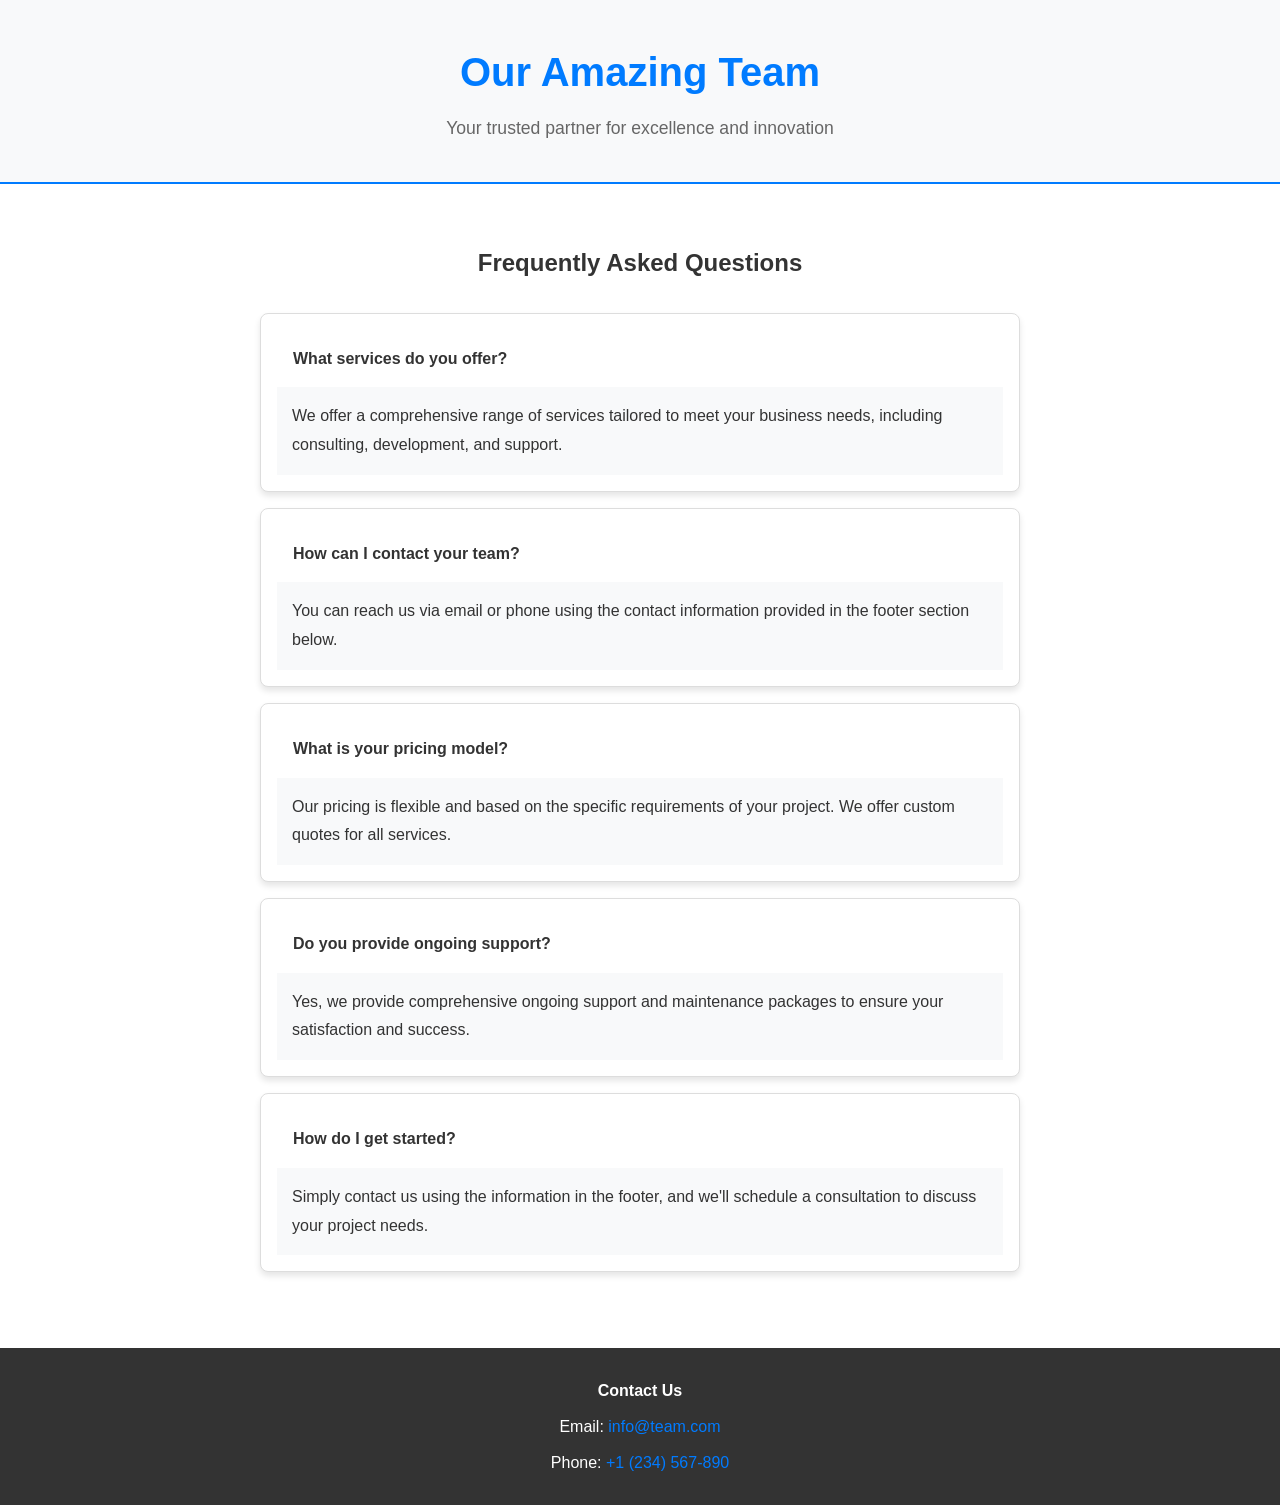
==== exercises/week2/faq-project/index.html @ 628417a9 "Complete Week 2 project: FAQ page" ====
<!DOCTYPE html>
<html lang="en">
<head>
    <meta charset="UTF-8">
    <meta name="viewport" content="width=device-width, initial-scale=1.0">
    <title>Team FAQ</title>
    <style>
        * {
            margin: 0;
            padding: 0;
            box-sizing: border-box;
        }

        body {
            font-family: Arial, sans-serif;
            line-height: 1.6;
            color: #333;
        }

        /* Header Styles */
        header {
            text-align: center;
            padding: 40px 20px;
            background-color: #f8f9fa;
            border-bottom: 2px solid #007bff;
        }

        header h1 {
            font-size: 2.5em;
            margin-bottom: 10px;
            color: #007bff;
        }

        header p {
            font-size: 1.1em;
            color: #666;
        }

        /* FAQ Section Styles */
        .faq-section {
            max-width: 800px;
            margin: 40px auto;
            padding: 20px;
        }

        .faq-section h2 {
            text-align: center;
            margin-bottom: 30px;
            color: #333;
        }

        .faq-item {
            margin-bottom: 20px;
            border: 1px solid #ddd;
            border-radius: 5px;
            overflow: hidden;
        }

        .faq-question {
            background-color: #e9ecef;
            padding: 15px;
            cursor: pointer;
            font-weight: bold;
            transition: background-color 0.3s;
        }

        .faq-question:hover {
            background-color: #dee2e6;
        }

        .faq-answer {
            padding: 15px;
            background-color: #f8f9fa;
            line-height: 1.8;
        }

        /* Footer Styles */
        footer {
            background-color: #333;
            color: white;
            text-align: center;
            padding: 20px;
            margin-top: 40px;
        }

        footer p {
            margin: 10px 0;
        }

        footer a {
            color: #007bff;
            text-decoration: none;
        }

        footer a:hover {
            text-decoration: underline;
        }
    </style>
    <link rel="stylesheet" href="style.css">
</head>
<body>
    <!-- Header section with centered team name and tagline -->
    <header>
        <h1>Our Amazing Team</h1>
        <p>Your trusted partner for excellence and innovation</p>
    </header>

    <!-- FAQ section with 5 question-answer pairs -->
    <section class="faq-section">
        <h2>Frequently Asked Questions</h2>

        <div class="faq-item">
            <div class="faq-question">What services do you offer?</div>
            <div class="faq-answer">We offer a comprehensive range of services tailored to meet your business needs, including consulting, development, and support.</div>
        </div>

        <div class="faq-item">
            <div class="faq-question">How can I contact your team?</div>
            <div class="faq-answer">You can reach us via email or phone using the contact information provided in the footer section below.</div>
        </div>

        <div class="faq-item">
            <div class="faq-question">What is your pricing model?</div>
            <div class="faq-answer">Our pricing is flexible and based on the specific requirements of your project. We offer custom quotes for all services.</div>
        </div>

        <div class="faq-item">
            <div class="faq-question">Do you provide ongoing support?</div>
            <div class="faq-answer">Yes, we provide comprehensive ongoing support and maintenance packages to ensure your satisfaction and success.</div>
        </div>

        <div class="faq-item">
            <div class="faq-question">How do I get started?</div>
            <div class="faq-answer">Simply contact us using the information in the footer, and we'll schedule a consultation to discuss your project needs.</div>
        </div>
    </section>

    <!-- Footer with email and phone contact info -->
    <footer>
        <p><strong>Contact Us</strong></p>
        <p>Email: <a href="mailto:info@team.com">info@team.com</a></p>
        <p>Phone: <a href="tel:+1234567890">+1 (234) 567-890</a></p>
    </footer>
</body>
</html>
---- exercises/week2/faq-project/style.css ----
/* Create a modern color scheme with primary and accent colors */
:root {
  --primary-color: #2563eb;
  --accent-color: #f59e0b;
  --text-color: #1f2937;
  --bg-color: #f9fafb;
}

/* Style FAQ questions as clickable-looking elements with hover effect */
.faq-question {
  cursor: pointer;
  padding: 1rem;
  border-radius: 0.5rem;
  transition: all 0.3s ease;
  background-color: white;
}

.faq-question:hover {
  background-color: var(--primary-color);
  color: white;
  transform: translateY(-2px);
}

/* Add box shadow to FAQ items for depth */
.faq-item {
  box-shadow: 0 4px 6px rgba(0, 0, 0, 0.1);
  border-radius: 0.5rem;
  margin-bottom: 1rem;
  padding: 1rem;
  background-color: white;
}

/* Make layout responsive for mobile devices */
@media (max-width: 768px) {
  body {
    padding: 1rem;
  }
  
  .faq-item {
    margin-bottom: 0.75rem;
    padding: 0.75rem;
  }
  
  .faq-question {
    padding: 0.75rem;
    font-size: 0.95rem;
  }
}
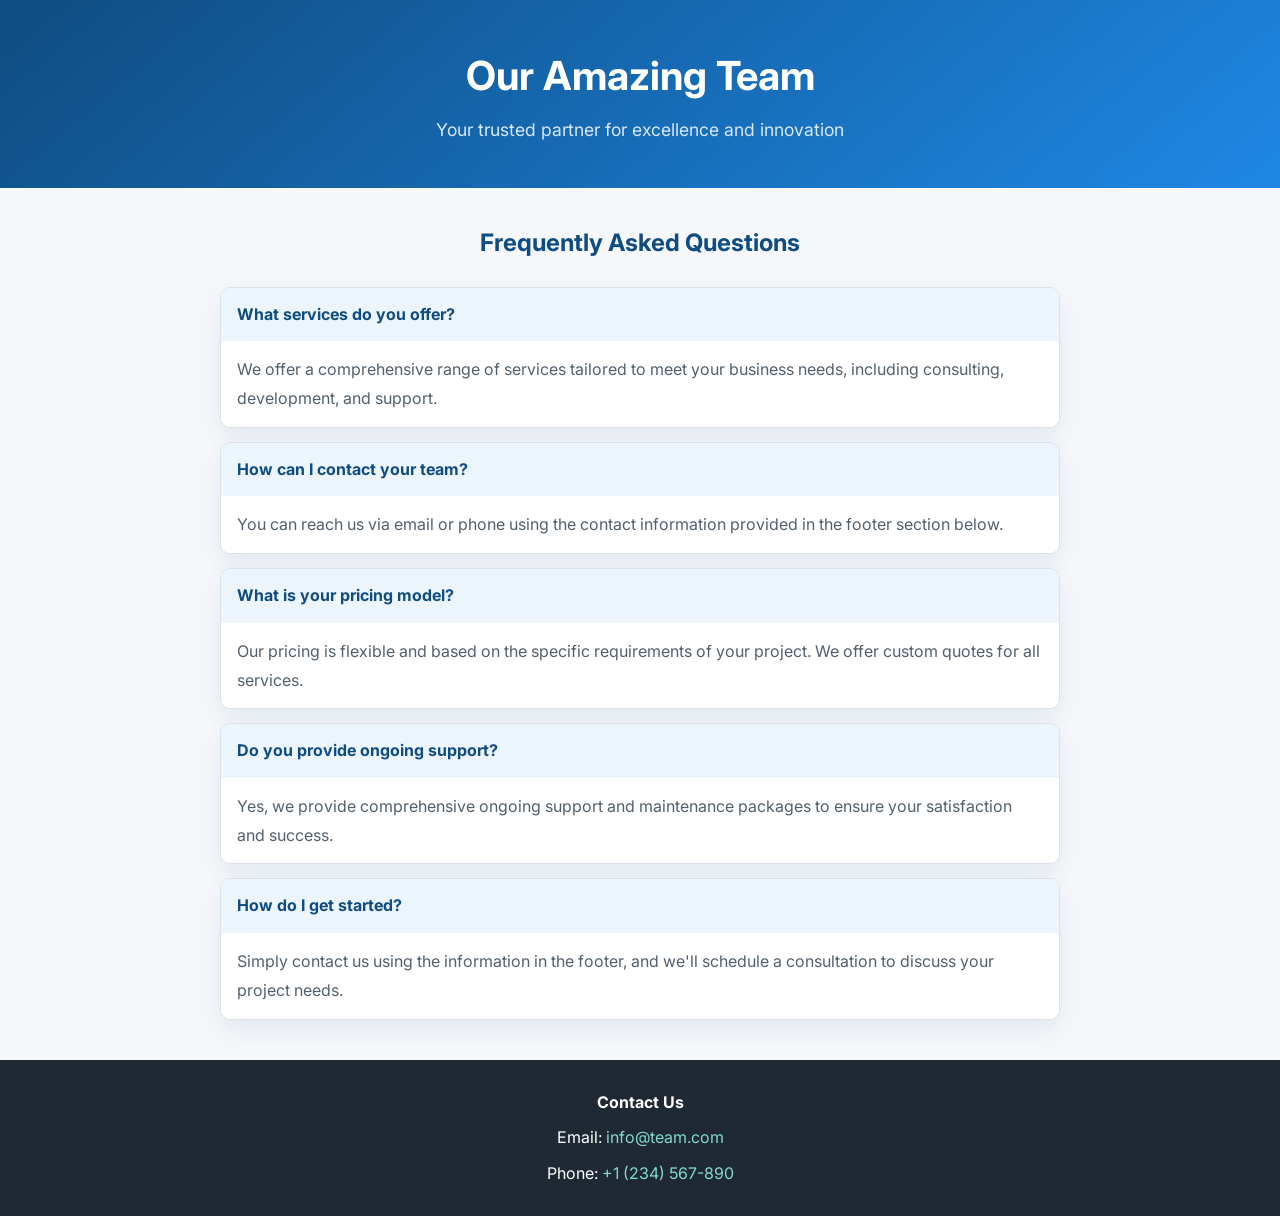
==== commit ab0bf13b: "Complete Week 2 project: FAQ page" ====
--- a/exercises/week2/faq-project/index.html
+++ b/exercises/week2/faq-project/index.html
@@ -4,6 +4,7 @@
     <meta charset="UTF-8">
     <meta name="viewport" content="width=device-width, initial-scale=1.0">
     <title>Team FAQ</title>
+    <link href="https://fonts.googleapis.com/css2?family=Inter:wght@400;600;700&display=swap" rel="stylesheet">
     <style>
         * {
             margin: 0;
--- a/exercises/week2/faq-project/style.css
+++ b/exercises/week2/faq-project/style.css
@@ -1,48 +1,105 @@
-/* Create a modern color scheme with primary and accent colors */
 :root {
-  --primary-color: #2563eb;
-  --accent-color: #f59e0b;
-  --text-color: #1f2937;
-  --bg-color: #f9fafb;
+  --primary: #0f4c81;
+  --secondary: #1e88e5;
+  --accent: #00a896;
+  --bg: #f5f7fa;
+  --surface: #ffffff;
+  --text-primary: #1f2933;
+  --text-secondary: #52606d;
+  --success: #2e7d32;
+  --warning: #f9a825;
+  --error: #c62828;
+  --border: #d9e2ec;
+  --shadow: 0 10px 24px rgba(15, 76, 129, 0.08);
 }
 
-/* Style FAQ questions as clickable-looking elements with hover effect */
+body {
+  background-color: var(--bg);
+  color: var(--text-primary);
+  font-family: 'Inter', sans-serif;
+}
+
+header {
+  text-align: center;
+  padding: 44px 20px;
+  background: linear-gradient(140deg, var(--primary), var(--secondary));
+  border-bottom: none;
+  color: var(--surface);
+}
+
+header h1 {
+  color: var(--surface);
+  margin-bottom: 8px;
+}
+
+header p {
+  color: #d7e9fb;
+}
+
+.faq-section {
+  max-width: 880px;
+  margin: 36px auto;
+  padding: 0 20px;
+}
+
+.faq-section h2 {
+  color: var(--primary);
+  margin-bottom: 24px;
+}
+
+.faq-item {
+  border: 1px solid var(--border);
+  border-radius: 10px;
+  overflow: hidden;
+  margin-bottom: 14px;
+  background-color: var(--surface);
+  box-shadow: var(--shadow);
+}
+
 .faq-question {
+  background-color: #ecf4fc;
+  color: var(--primary);
+  font-weight: 700;
+  padding: 14px 16px;
   cursor: pointer;
-  padding: 1rem;
-  border-radius: 0.5rem;
-  transition: all 0.3s ease;
-  background-color: white;
+  transition: background-color 0.25s ease, color 0.25s ease;
 }
 
 .faq-question:hover {
-  background-color: var(--primary-color);
-  color: white;
-  transform: translateY(-2px);
+  background-color: var(--accent);
+  color: var(--surface);
 }
 
-/* Add box shadow to FAQ items for depth */
-.faq-item {
-  box-shadow: 0 4px 6px rgba(0, 0, 0, 0.1);
-  border-radius: 0.5rem;
-  margin-bottom: 1rem;
-  padding: 1rem;
-  background-color: white;
+.faq-answer {
+  padding: 14px 16px;
+  background-color: var(--surface);
+  color: var(--text-secondary);
 }
 
-/* Make layout responsive for mobile devices */
+footer {
+  background-color: var(--text-primary);
+  color: var(--surface);
+}
+
+footer a {
+  color: #84d8cf;
+}
+
+footer a:hover {
+  color: var(--surface);
+}
+
 @media (max-width: 768px) {
-  body {
-    padding: 1rem;
+  header {
+    padding: 34px 16px;
   }
-  
-  .faq-item {
-    margin-bottom: 0.75rem;
-    padding: 0.75rem;
+
+  header h1 {
+    font-size: 2rem;
   }
-  
-  .faq-question {
-    padding: 0.75rem;
-    font-size: 0.95rem;
+
+  .faq-section {
+    margin: 24px auto;
+    padding: 0 14px;
   }
 }
